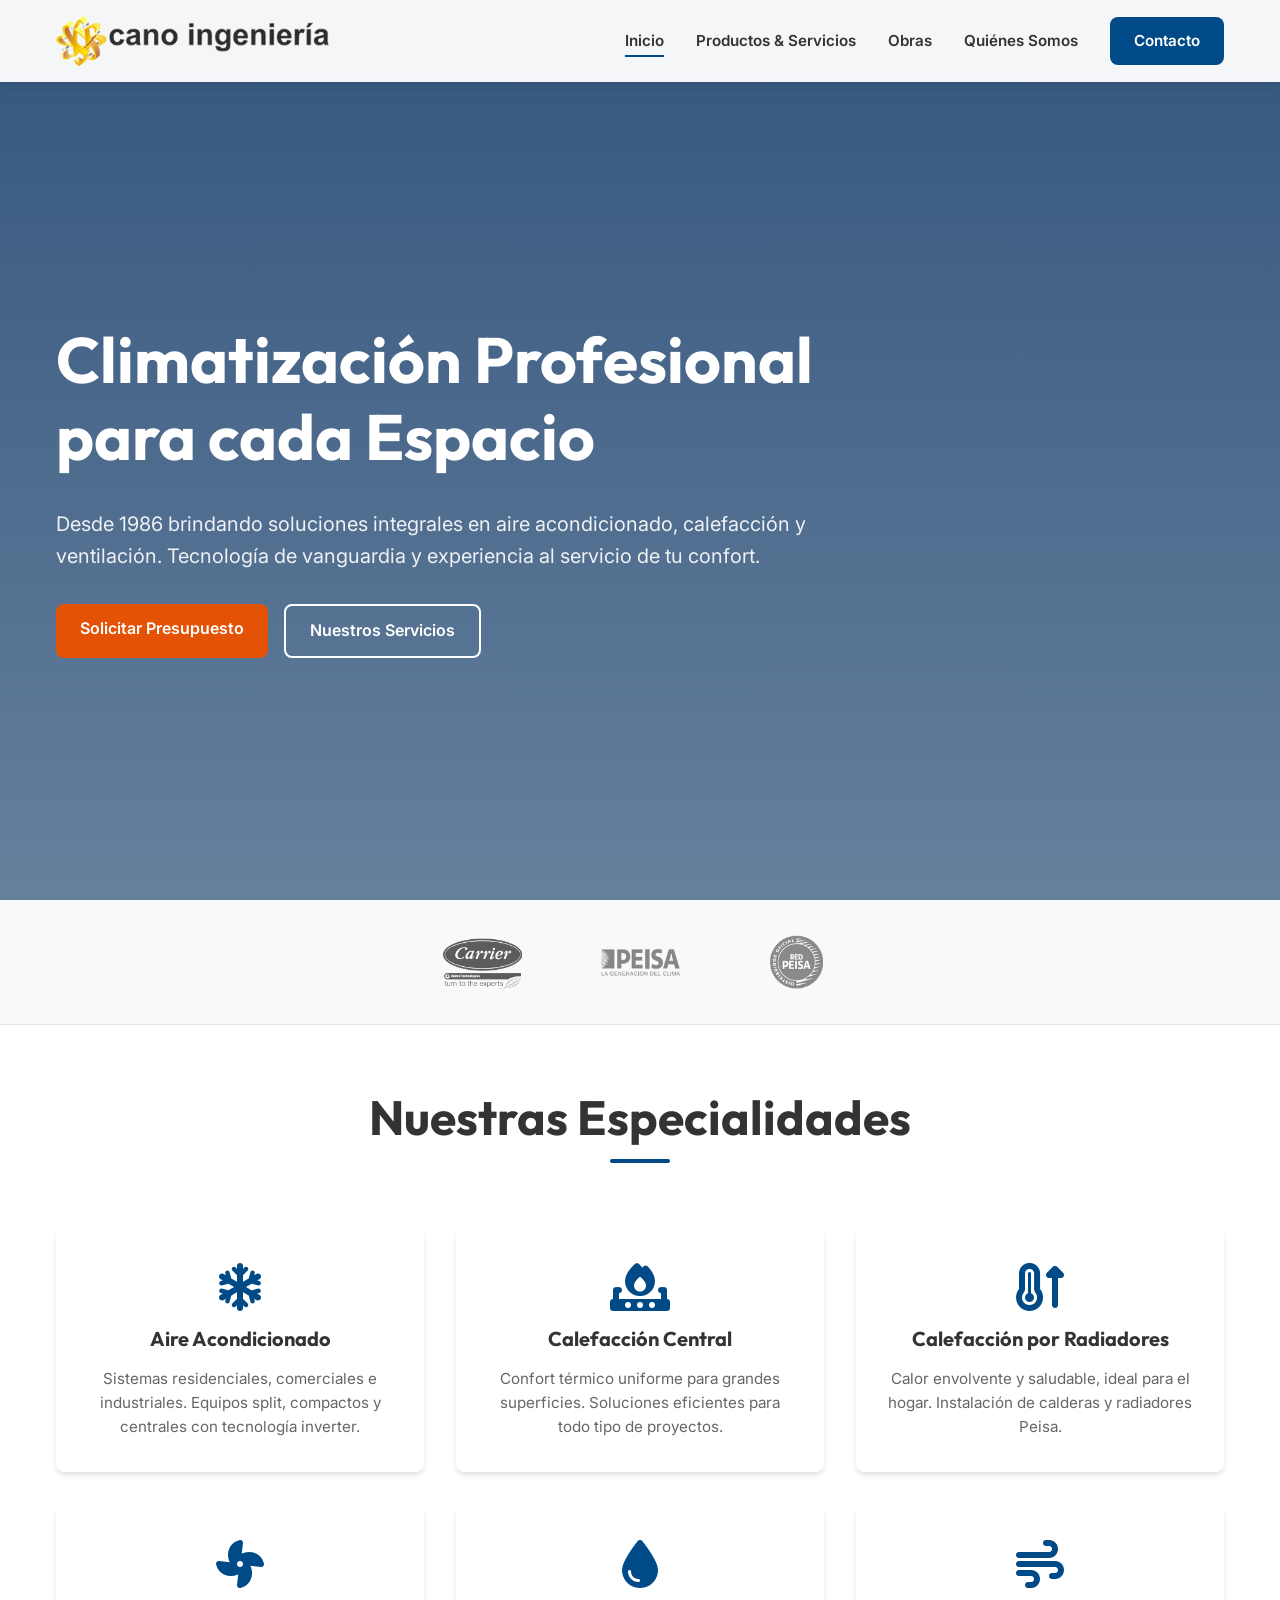
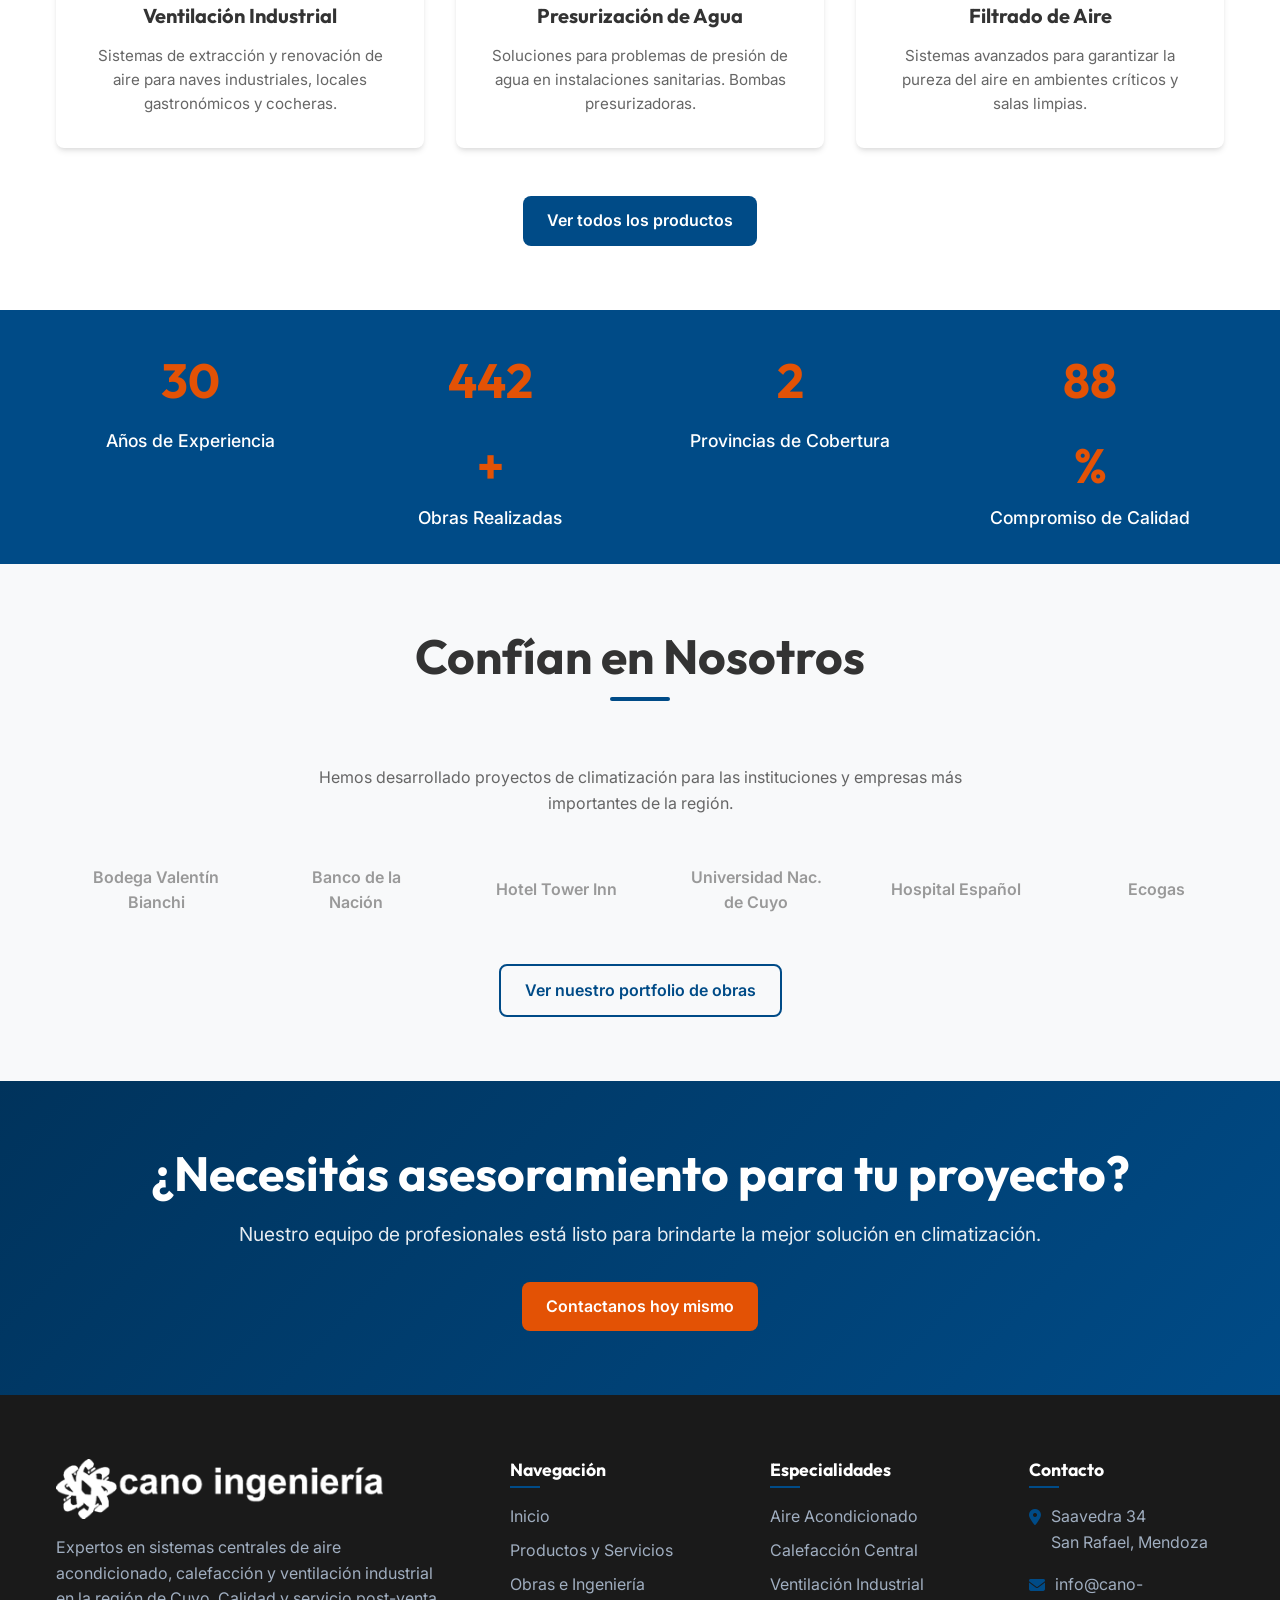
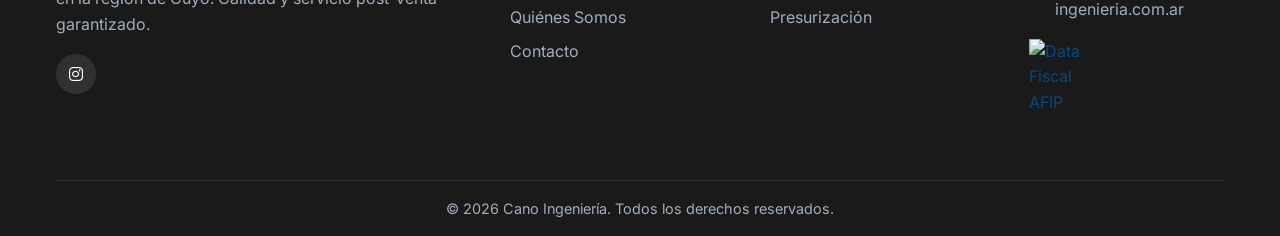
==== index.html @ 3cc57da8 "Initial commit: Modernized Cano Ingenieria website" ====
<!DOCTYPE html>
<html lang="es">
<head>
    <meta charset="UTF-8">
    <meta name="viewport" content="width=device-width, initial-scale=1.0">
    <meta name="description" content="Cano Ingeniería - 40 años brindando soluciones en Aire Acondicionado, Calefacción Central, Ventilación y Presurización en San Rafael, Mendoza. Concesionario oficial Carrier y Peisa.">
    <title>Cano Ingeniería | Climatización, Aire Acondicionado y Calefacción en San Rafael</title>
    
    <!-- Fonts -->
    <link rel="preconnect" href="https://fonts.googleapis.com">
    <link rel="preconnect" href="https://fonts.gstatic.com" crossorigin>
    <link href="https://fonts.googleapis.com/css2?family=Inter:wght@400;500;600;700&family=Outfit:wght@400;500;600;700;800&display=swap" rel="stylesheet">
    
    <!-- Icons -->
    <link rel="stylesheet" href="https://cdnjs.cloudflare.com/ajax/libs/font-awesome/6.4.0/css/all.min.css">
    
    <!-- CSS -->
    <link rel="stylesheet" href="css/styles.css">
</head>
<body>

    <!-- Header -->
    <header class="header" id="header">
        <div class="container nav-container">
            <a href="index.html" class="logo">
                <!-- Using placeholder for now, replace with SVG if available, or current logo -->
                <img src="img/logo/logocanoingenieria.png" alt="Cano Ingeniería Logo" onerror="this.src='https://via.placeholder.com/250x50?text=CANO+INGENIERIA'">
            </a>
            
            <button class="mobile-menu-btn" id="mobileMenuBtn" aria-label="Toggle menu">
                <span></span>
                <span></span>
                <span></span>
            </button>
            
            <nav class="nav-links" id="navLinks">
                <a href="index.html" class="active">Inicio</a>
                <a href="productos.html">Productos & Servicios</a>
                <a href="obras.html">Obras</a>
                <a href="nosotros.html">Quiénes Somos</a>
                <a href="contacto.html" class="btn btn-primary" style="color:white">Contacto</a>
            </nav>
        </div>
    </header>

    <!-- Hero Section -->
    <section class="hero" id="inicio">
        <div class="container">
            <div class="hero-content fade-in-up">
                <h1>Climatización Profesional para cada Espacio</h1>
                <p>Desde 1986 brindando soluciones integrales en aire acondicionado, calefacción y ventilación. Tecnología de vanguardia y experiencia al servicio de tu confort.</p>
                <div class="hero-buttons">
                    <a href="contacto.html" class="btn btn-accent">Solicitar Presupuesto</a>
                    <a href="productos.html" class="btn btn-outline" style="color:white; border-color:white">Nuestros Servicios</a>
                </div>
            </div>
        </div>
    </section>

    <!-- Brands Banner -->
    <div class="section-alt" style="padding: 2rem 0; border-bottom: 1px solid var(--color-border);">
        <div class="container">
            <div class="brands-grid">
                <div class="brand-item">
                    <img src="img/marcas/logo-carrier.png" alt="Carrier" title="Concesionario Oficial Carrier" onerror="this.src='https://via.placeholder.com/150x50?text=Carrier'">
                </div>
                <div class="brand-item">
                    <img src="img/marcas/logo-peisa.png" alt="Peisa" title="Concesionario Oficial Peisa" onerror="this.src='https://via.placeholder.com/150x50?text=Peisa'">
                </div>
                <div class="brand-item">
                    <img src="img/marcas/logo-redpeisaoficial.png" alt="Red Peisa Oficial" title="Red Peisa Oficial" onerror="this.src='https://via.placeholder.com/150x50?text=Red+Peisa'">
                </div>
            </div>
        </div>
    </div>

    <!-- Services Section -->
    <section class="section" id="servicios">
        <div class="container">
            <h2 class="section-title">Nuestras Especialidades</h2>
            
            <div class="grid grid-3">
                <div class="service-card fade-in-up">
                    <i class="fa-solid fa-snowflake service-icon"></i>
                    <h3>Aire Acondicionado</h3>
                    <p>Sistemas residenciales, comerciales e industriales. Equipos split, compactos y centrales con tecnología inverter.</p>
                </div>
                
                <div class="service-card fade-in-up" style="transition-delay: 0.1s">
                    <i class="fa-solid fa-fire-burner service-icon"></i>
                    <h3>Calefacción Central</h3>
                    <p>Confort térmico uniforme para grandes superficies. Soluciones eficientes para todo tipo de proyectos.</p>
                </div>
                
                <div class="service-card fade-in-up" style="transition-delay: 0.2s">
                    <i class="fa-solid fa-temperature-arrow-up service-icon"></i>
                    <h3>Calefacción por Radiadores</h3>
                    <p>Calor envolvente y saludable, ideal para el hogar. Instalación de calderas y radiadores Peisa.</p>
                </div>
                
                <div class="service-card fade-in-up" style="transition-delay: 0.3s">
                    <i class="fa-solid fa-fan service-icon"></i>
                    <h3>Ventilación Industrial</h3>
                    <p>Sistemas de extracción y renovación de aire para naves industriales, locales gastronómicos y cocheras.</p>
                </div>
                
                <div class="service-card fade-in-up" style="transition-delay: 0.4s">
                    <i class="fa-solid fa-droplet service-icon"></i>
                    <h3>Presurización de Agua</h3>
                    <p>Soluciones para problemas de presión de agua en instalaciones sanitarias. Bombas presurizadoras.</p>
                </div>
                
                <div class="service-card fade-in-up" style="transition-delay: 0.5s">
                    <i class="fa-solid fa-wind service-icon"></i>
                    <h3>Filtrado de Aire</h3>
                    <p>Sistemas avanzados para garantizar la pureza del aire en ambientes críticos y salas limpias.</p>
                </div>
            </div>
            
            <div class="text-center" style="margin-top: 3rem;">
                <a href="productos.html" class="btn btn-primary">Ver todos los productos</a>
            </div>
        </div>
    </section>

    <!-- Stats Section -->
    <section class="stats">
        <div class="container">
            <div class="grid grid-4">
                <div class="stat-item fade-in-up">
                    <div class="stat-number" data-target="35">0</div>
                    <div class="stat-label">Años de Experiencia</div>
                </div>
                <div class="stat-item fade-in-up" style="transition-delay: 0.1s">
                    <div class="stat-number" data-target="500">0</div><span class="stat-number" style="display:inline">+</span>
                    <div class="stat-label">Obras Realizadas</div>
                </div>
                <div class="stat-item fade-in-up" style="transition-delay: 0.2s">
                    <div class="stat-number" data-target="3">0</div>
                    <div class="stat-label">Provincias de Cobertura</div>
                </div>
                <div class="stat-item fade-in-up" style="transition-delay: 0.3s">
                    <div class="stat-number" data-target="100">0</div><span class="stat-number" style="display:inline">%</span>
                    <div class="stat-label">Compromiso de Calidad</div>
                </div>
            </div>
        </div>
    </section>

    <!-- Clients Section -->
    <section class="section section-alt">
        <div class="container">
            <h2 class="section-title">Confían en Nosotros</h2>
            <p class="text-center" style="margin-bottom: 2rem; color: var(--color-text-light); max-width: 700px; margin-left: auto; margin-right: auto;">
                Hemos desarrollado proyectos de climatización para las instituciones y empresas más importantes de la región.
            </p>
            
            <div class="clients-marquee">
                <div class="clients-track">
                    <!-- Client logos/names -->
                    <div class="client-item">Bodega Valentín Bianchi</div>
                    <div class="client-item">Banco de la Nación</div>
                    <div class="client-item">Hotel Tower Inn</div>
                    <div class="client-item">Universidad Nac. de Cuyo</div>
                    <div class="client-item">Hospital Español</div>
                    <div class="client-item">Ecogas</div>
                    <div class="client-item">Edemsa</div>
                    <!-- Duplicate for infinite loop -->
                    <div class="client-item">Bodega Valentín Bianchi</div>
                    <div class="client-item">Banco de la Nación</div>
                    <div class="client-item">Hotel Tower Inn</div>
                    <div class="client-item">Universidad Nac. de Cuyo</div>
                    <div class="client-item">Hospital Español</div>
                    <div class="client-item">Ecogas</div>
                    <div class="client-item">Edemsa</div>
                </div>
            </div>
            
            <div class="text-center" style="margin-top: 2rem;">
                <a href="obras.html" class="btn btn-outline">Ver nuestro portfolio de obras</a>
            </div>
        </div>
    </section>

    <!-- CTA Section -->
    <section class="section cta-section">
        <div class="container fade-in-up">
            <h2>¿Necesitás asesoramiento para tu proyecto?</h2>
            <p>Nuestro equipo de profesionales está listo para brindarte la mejor solución en climatización.</p>
            <a href="contacto.html" class="btn btn-accent">Contactanos hoy mismo</a>
        </div>
    </section>

    <!-- Footer -->
    <footer class="footer">
        <div class="container">
            <div class="footer-grid">
                <div class="footer-about">
                    <div class="footer-logo">
                        <img src="img/logo/logocanoingenieria.png" alt="Cano Ingeniería Logo" onerror="this.src='https://via.placeholder.com/200x40?text=CANO+INGENIERIA'">
                    </div>
                    <p>Expertos en sistemas centrales de aire acondicionado, calefacción y ventilación industrial en la región de Cuyo. Calidad y servicio post-venta garantizado.</p>
                    <div class="social-links">
                        <a href="https://www.instagram.com/canoingenieria/" target="_blank" aria-label="Instagram"><i class="fa-brands fa-instagram"></i></a>
                    </div>
                </div>
                
                <div>
                    <h4>Navegación</h4>
                    <ul class="footer-links">
                        <li><a href="index.html">Inicio</a></li>
                        <li><a href="productos.html">Productos y Servicios</a></li>
                        <li><a href="obras.html">Obras e Ingeniería</a></li>
                        <li><a href="nosotros.html">Quiénes Somos</a></li>
                        <li><a href="contacto.html">Contacto</a></li>
                    </ul>
                </div>
                
                <div>
                    <h4>Especialidades</h4>
                    <ul class="footer-links">
                        <li><a href="productos.html">Aire Acondicionado</a></li>
                        <li><a href="productos.html">Calefacción Central</a></li>
                        <li><a href="productos.html">Ventilación Industrial</a></li>
                        <li><a href="productos.html">Presurización</a></li>
                    </ul>
                </div>
                
                <div>
                    <h4>Contacto</h4>
                    <ul class="footer-contact">
                        <li>
                            <i class="fa-solid fa-location-dot"></i>
                            <span>Saavedra 34<br>San Rafael, Mendoza</span>
                        </li>
                        <li>
                            <i class="fa-solid fa-envelope"></i>
                            <a href="mailto:info@cano-ingenieria.com.ar" style="color: #a0aec0;">info@cano-ingenieria.com.ar</a>
                        </li>
                    </ul>
                    <div class="afip-qr mt-3">
                        <a href="http://qr.afip.gob.ar/?qr=QIV8NJbcqb1hWQjP3FAUmA,," target="_F960AFIPInfo">
                            <img src="http://www.afip.gob.ar/images/f960/DATAWEB.jpg" alt="Data Fiscal AFIP">
                        </a>
                    </div>
                </div>
            </div>
            
            <div class="footer-bottom">
                <p>&copy; 2026 Cano Ingeniería. Todos los derechos reservados.</p>
            </div>
        </div>
    </footer>

    <!-- JS Scripts -->
    <script src="js/main.js"></script>
</body>
</html>
---- css/styles.css ----
/* ==========================================================================
   Variables & Reset
   ========================================================================== */
:root {
  /* Colors */
  --color-primary: #004b87; /* Cold blue */
  --color-primary-light: #0077c8;
  --color-primary-dark: #00335c;
  --color-accent: #e35205; /* Warm orange/red */
  --color-accent-hover: #c44503;
  
  --color-text: #333333;
  --color-text-light: #666666;
  --color-text-muted: #999999;
  
  --color-bg: #ffffff;
  --color-bg-alt: #f8f9fa;
  --color-bg-dark: #1a1a1a;
  
  --color-border: #e2e8f0;

  /* Typography */
  --font-primary: 'Inter', -apple-system, BlinkMacSystemFont, "Segoe UI", Roboto, Helvetica, Arial, sans-serif;
  --font-heading: 'Outfit', var(--font-primary);
  
  /* Spacing */
  --space-xs: 0.5rem;
  --space-sm: 1rem;
  --space-md: 2rem;
  --space-lg: 4rem;
  --space-xl: 8rem;
  
  /* Layout */
  --container-width: 1200px;
  --border-radius: 8px;
  --transition: all 0.3s ease;
  --box-shadow: 0 4px 6px -1px rgba(0, 0, 0, 0.1), 0 2px 4px -1px rgba(0, 0, 0, 0.06);
  --box-shadow-lg: 0 10px 15px -3px rgba(0, 0, 0, 0.1), 0 4px 6px -2px rgba(0, 0, 0, 0.05);
}

* {
  margin: 0;
  padding: 0;
  box-sizing: border-box;
}

html {
  scroll-behavior: smooth;
  font-size: 16px;
}

body {
  font-family: var(--font-primary);
  color: var(--color-text);
  background-color: var(--color-bg);
  line-height: 1.6;
  overflow-x: hidden;
}

img {
  max-width: 100%;
  height: auto;
  display: block;
}

a {
  text-decoration: none;
  color: var(--color-primary);
  transition: var(--transition);
}

a:hover {
  color: var(--color-primary-light);
}

ul {
  list-style: none;
}

/* ==========================================================================
   Typography
   ========================================================================== */
h1, h2, h3, h4, h5, h6 {
  font-family: var(--font-heading);
  font-weight: 700;
  line-height: 1.2;
  margin-bottom: var(--space-sm);
  color: var(--color-text);
}

h1 { font-size: clamp(2.5rem, 5vw, 4rem); }
h2 { font-size: clamp(2rem, 4vw, 3rem); }
h3 { font-size: clamp(1.5rem, 3vw, 2rem); }

.section-title {
  text-align: center;
  margin-bottom: var(--space-lg);
  position: relative;
  padding-bottom: var(--space-sm);
}

.section-title::after {
  content: '';
  position: absolute;
  bottom: 0;
  left: 50%;
  transform: translateX(-50%);
  width: 60px;
  height: 4px;
  background-color: var(--color-primary);
  border-radius: 2px;
}

.text-center { text-align: center; }
.text-light { color: var(--color-bg); }

/* ==========================================================================
   Layout
   ========================================================================== */
.container {
  width: 100%;
  max-width: var(--container-width);
  margin: 0 auto;
  padding: 0 var(--space-sm);
}

.section {
  padding: var(--space-lg) 0;
}

.section-alt {
  background-color: var(--color-bg-alt);
}

.grid {
  display: grid;
  gap: var(--space-md);
}

.grid-2 { grid-template-columns: repeat(auto-fit, minmax(300px, 1fr)); }
.grid-3 { grid-template-columns: repeat(auto-fit, minmax(280px, 1fr)); }
.grid-4 { grid-template-columns: repeat(auto-fit, minmax(220px, 1fr)); }

/* ==========================================================================
   Components
   ========================================================================== */
.btn {
  display: inline-block;
  padding: 0.75rem 1.5rem;
  border-radius: var(--border-radius);
  font-weight: 600;
  text-align: center;
  cursor: pointer;
  transition: var(--transition);
  border: none;
  font-family: var(--font-primary);
}

.btn-primary {
  background-color: var(--color-primary);
  color: white;
}

.btn-primary:hover {
  background-color: var(--color-primary-dark);
  color: white;
  transform: translateY(-2px);
  box-shadow: var(--box-shadow);
}

.btn-accent {
  background-color: var(--color-accent);
  color: white;
}

.btn-accent:hover {
  background-color: var(--color-accent-hover);
  color: white;
  transform: translateY(-2px);
  box-shadow: var(--box-shadow);
}

.btn-outline {
  background-color: transparent;
  border: 2px solid var(--color-primary);
  color: var(--color-primary);
}

.btn-outline:hover {
  background-color: var(--color-primary);
  color: white;
}

/* ==========================================================================
   Header & Navigation
   ========================================================================== */
.header {
  position: fixed;
  top: 0;
  left: 0;
  width: 100%;
  background-color: rgba(255, 255, 255, 0.95);
  backdrop-filter: blur(10px);
  box-shadow: 0 2px 10px rgba(0, 0, 0, 0.1);
  z-index: 1000;
  transition: var(--transition);
  padding: 1rem 0;
}

.header.scrolled {
  padding: 0.5rem 0;
}

.nav-container {
  display: flex;
  justify-content: space-between;
  align-items: center;
}

.logo img {
  height: 50px;
  width: auto;
  transition: var(--transition);
}

.header.scrolled .logo img {
  height: 40px;
}

.nav-links {
  display: flex;
  gap: var(--space-md);
  align-items: center;
}

.nav-links a {
  color: var(--color-text);
  font-weight: 600;
  font-size: 0.95rem;
  position: relative;
}

.nav-links a::after {
  content: '';
  position: absolute;
  bottom: -4px;
  left: 0;
  width: 0;
  height: 2px;
  background-color: var(--color-primary);
  transition: var(--transition);
}

.nav-links a:hover::after,
.nav-links a.active::after {
  width: 100%;
}

.mobile-menu-btn {
  display: none;
  background: none;
  border: none;
  cursor: pointer;
  padding: 0.5rem;
}

.mobile-menu-btn span {
  display: block;
  width: 25px;
  height: 2px;
  background-color: var(--color-text);
  margin: 5px 0;
  transition: var(--transition);
}

/* ==========================================================================
   Hero Section
   ========================================================================== */
.hero {
  height: 100vh;
  min-height: 600px;
  display: flex;
  align-items: center;
  position: relative;
  background: linear-gradient(rgba(0, 43, 92, 0.8), rgba(0, 43, 92, 0.6)), url('https://images.unsplash.com/photo-1558904541-efa843a96f09?ixlib=rb-4.0.3&auto=format&fit=crop&w=2000&q=80') center/cover no-repeat fixed;
  color: white;
  padding-top: 80px; /* Offset for header */
}

.hero-content {
  max-width: 800px;
}

.hero h1 {
  color: white;
  margin-bottom: var(--space-md);
  animation: fadeUp 1s ease;
}

.hero p {
  font-size: 1.25rem;
  margin-bottom: var(--space-md);
  opacity: 0.9;
  animation: fadeUp 1s ease 0.2s backwards;
}

.hero-buttons {
  display: flex;
  gap: var(--space-sm);
  animation: fadeUp 1s ease 0.4s backwards;
}

/* ==========================================================================
   Services Section
   ========================================================================== */
.service-card {
  background: white;
  border-radius: var(--border-radius);
  padding: var(--space-md);
  text-align: center;
  box-shadow: var(--box-shadow);
  transition: var(--transition);
  border-top: 4px solid transparent;
}

.service-card:hover {
  transform: translateY(-10px);
  box-shadow: var(--box-shadow-lg);
  border-top-color: var(--color-primary);
}

.service-icon {
  font-size: 3rem;
  color: var(--color-primary);
  margin-bottom: var(--space-sm);
}

.service-card h3 {
  font-size: 1.25rem;
  margin-bottom: var(--space-sm);
}

.service-card p {
  color: var(--color-text-light);
  font-size: 0.95rem;
}

/* ==========================================================================
   Brands/Partners Section
   ========================================================================== */
.brands-grid {
  display: flex;
  justify-content: center;
  align-items: center;
  gap: var(--space-lg);
  flex-wrap: wrap;
}

.brand-item img {
  height: 60px;
  object-fit: contain;
  filter: grayscale(100%) opacity(0.7);
  transition: var(--transition);
}

.brand-item:hover img {
  filter: grayscale(0%) opacity(1);
}

/* ==========================================================================
   Stats Section
   ========================================================================== */
.stats {
  background-color: var(--color-primary);
  color: white;
  padding: var(--space-md) 0;
}

.stat-item {
  text-align: center;
}

.stat-number {
  font-family: var(--font-heading);
  font-size: 3rem;
  font-weight: 700;
  margin-bottom: 0.5rem;
  color: var(--color-accent);
}

.stat-label {
  font-size: 1.1rem;
  font-weight: 500;
}

/* ==========================================================================
   Clients Section
   ========================================================================== */
.clients-marquee {
  overflow: hidden;
  position: relative;
  width: 100%;
  padding: var(--space-sm) 0;
}

.clients-track {
  display: flex;
  width: calc(200px * 14); /* Width of all items */
  animation: marquee 30s linear infinite;
}

.client-item {
  width: 200px;
  padding: 0 var(--space-md);
  display: flex;
  align-items: center;
  justify-content: center;
  font-weight: 600;
  color: var(--color-text-muted);
  text-align: center;
}

@keyframes marquee {
  0% { transform: translateX(0); }
  100% { transform: translateX(calc(-200px * 7)); }
}

/* ==========================================================================
   CTA Section
   ========================================================================== */
.cta-section {
  background: linear-gradient(135deg, var(--color-primary-dark) 0%, var(--color-primary) 100%);
  color: white;
  text-align: center;
}

.cta-section h2 {
  color: white;
}

.cta-section p {
  font-size: 1.2rem;
  margin-bottom: var(--space-md);
  opacity: 0.9;
}

/* ==========================================================================
   Footer
   ========================================================================== */
.footer {
  background-color: var(--color-bg-dark);
  color: white;
  padding: var(--space-lg) 0 var(--space-sm);
}

.footer-grid {
  display: grid;
  grid-template-columns: 2fr 1fr 1fr 1fr;
  gap: var(--space-lg);
  margin-bottom: var(--space-lg);
}

.footer-logo img {
  height: 60px;
  margin-bottom: var(--space-sm);
  filter: brightness(0) invert(1);
}

.footer-about p {
  color: #a0aec0;
  margin-bottom: var(--space-sm);
}

.footer h4 {
  color: white;
  font-size: 1.1rem;
  margin-bottom: var(--space-sm);
  position: relative;
  padding-bottom: 0.5rem;
}

.footer h4::after {
  content: '';
  position: absolute;
  bottom: 0;
  left: 0;
  width: 30px;
  height: 2px;
  background-color: var(--color-primary);
}

.footer-links li {
  margin-bottom: 0.5rem;
}

.footer-links a {
  color: #a0aec0;
  transition: var(--transition);
}

.footer-links a:hover {
  color: white;
  padding-left: 5px;
}

.footer-contact li {
  display: flex;
  align-items: flex-start;
  gap: 10px;
  color: #a0aec0;
  margin-bottom: 1rem;
}

.footer-contact i {
  color: var(--color-primary);
  margin-top: 5px;
}

.footer-bottom {
  text-align: center;
  padding-top: var(--space-sm);
  border-top: 1px solid rgba(255,255,255,0.1);
  color: #a0aec0;
  font-size: 0.9rem;
}

.social-links {
  display: flex;
  gap: 1rem;
  margin-top: 1rem;
}

.social-links a {
  display: flex;
  align-items: center;
  justify-content: center;
  width: 40px;
  height: 40px;
  background-color: rgba(255,255,255,0.1);
  border-radius: 50%;
  color: white;
  transition: var(--transition);
}

.social-links a:hover {
  background-color: var(--color-primary);
  transform: translateY(-3px);
}

.afip-qr img {
  max-width: 60px;
}

/* ==========================================================================
   Animations & Utilities
   ========================================================================== */
@keyframes fadeUp {
  from {
    opacity: 0;
    transform: translateY(30px);
  }
  to {
    opacity: 1;
    transform: translateY(0);
  }
}

.fade-in-up {
  opacity: 0;
  transform: translateY(30px);
  transition: opacity 0.8s ease, transform 0.8s ease;
}

.fade-in-up.visible {
  opacity: 1;
  transform: translateY(0);
}

/* ==========================================================================
   Responsive
   ========================================================================== */
@media (max-width: 992px) {
  .footer-grid {
    grid-template-columns: 1fr 1fr;
  }
}

@media (max-width: 768px) {
  .mobile-menu-btn {
    display: block;
    z-index: 1001;
  }

  .nav-links {
    position: fixed;
    top: 0;
    right: -100%;
    width: 80%;
    max-width: 400px;
    height: 100vh;
    background-color: white;
    flex-direction: column;
    justify-content: center;
    padding: var(--space-xl) var(--space-md);
    box-shadow: -5px 0 15px rgba(0,0,0,0.1);
    transition: right 0.4s ease;
    z-index: 1000;
  }

  .nav-links.active {
    right: 0;
  }

  .nav-links a {
    font-size: 1.25rem;
  }

  .mobile-menu-btn.active span:nth-child(1) {
    transform: rotate(45deg) translate(5px, 5px);
  }
  .mobile-menu-btn.active span:nth-child(2) {
    opacity: 0;
  }
  .mobile-menu-btn.active span:nth-child(3) {
    transform: rotate(-45deg) translate(5px, -5px);
  }

  .hero h1 {
    font-size: 2.5rem;
  }

  .hero-buttons {
    flex-direction: column;
  }

  .footer-grid {
    grid-template-columns: 1fr;
  }
}
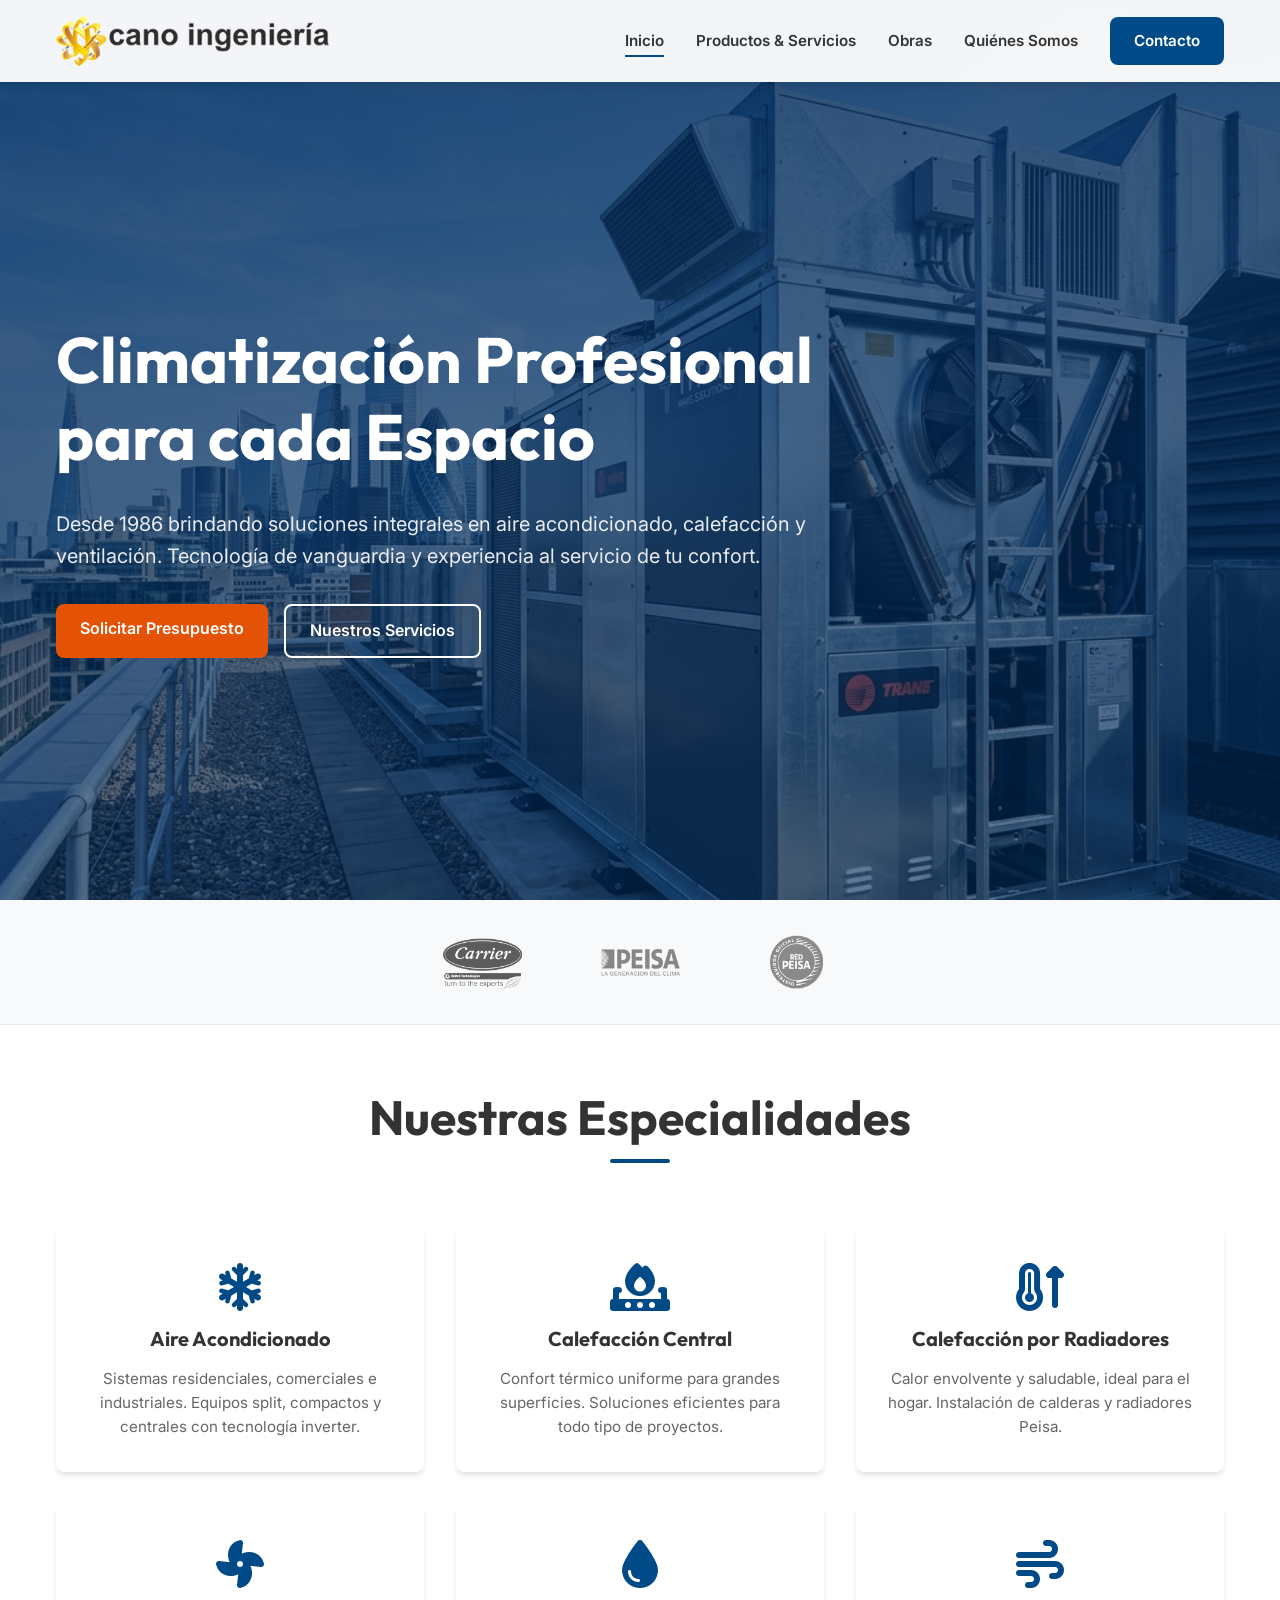
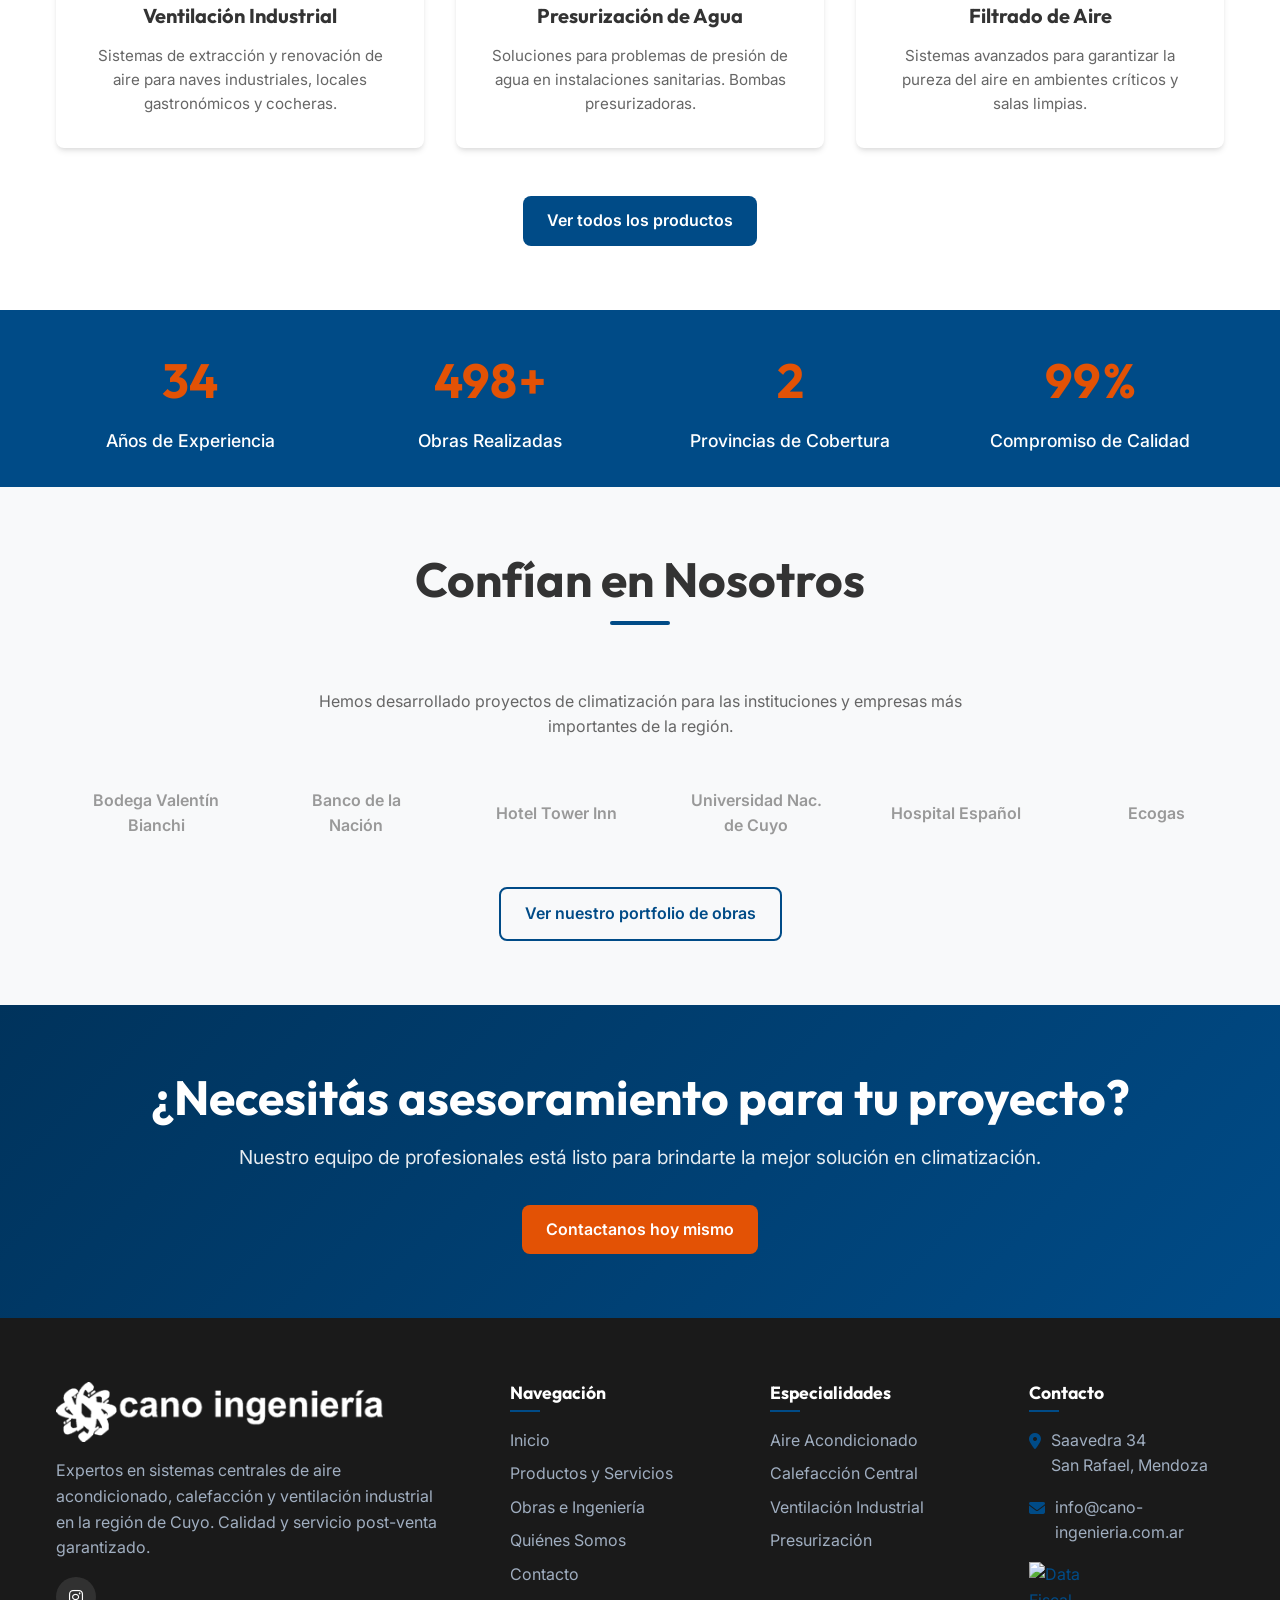
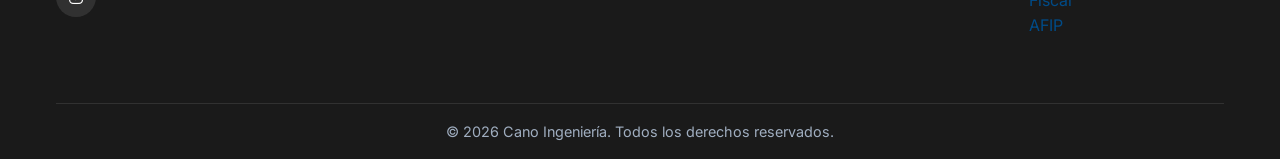
==== commit 843bf83d: "Fix stats section alignment issue with + and % symbols" ====
--- a/index.html
+++ b/index.html
@@ -128,19 +128,29 @@
         <div class="container">
             <div class="grid grid-4">
                 <div class="stat-item fade-in-up">
-                    <div class="stat-number" data-target="35">0</div>
+                    <div style="display: flex; justify-content: center; align-items: baseline; margin-bottom: 0.5rem;">
+                        <span class="stat-number" data-target="35" style="margin-bottom: 0;">0</span>
+                    </div>
                     <div class="stat-label">Años de Experiencia</div>
                 </div>
                 <div class="stat-item fade-in-up" style="transition-delay: 0.1s">
-                    <div class="stat-number" data-target="500">0</div><span class="stat-number" style="display:inline">+</span>
+                    <div style="display: flex; justify-content: center; align-items: baseline; margin-bottom: 0.5rem;">
+                        <span class="stat-number" data-target="500" style="margin-bottom: 0;">0</span>
+                        <span class="stat-number" style="margin-bottom: 0; margin-left: 2px;">+</span>
+                    </div>
                     <div class="stat-label">Obras Realizadas</div>
                 </div>
                 <div class="stat-item fade-in-up" style="transition-delay: 0.2s">
-                    <div class="stat-number" data-target="3">0</div>
+                    <div style="display: flex; justify-content: center; align-items: baseline; margin-bottom: 0.5rem;">
+                        <span class="stat-number" data-target="3" style="margin-bottom: 0;">0</span>
+                    </div>
                     <div class="stat-label">Provincias de Cobertura</div>
                 </div>
                 <div class="stat-item fade-in-up" style="transition-delay: 0.3s">
-                    <div class="stat-number" data-target="100">0</div><span class="stat-number" style="display:inline">%</span>
+                    <div style="display: flex; justify-content: center; align-items: baseline; margin-bottom: 0.5rem;">
+                        <span class="stat-number" data-target="100" style="margin-bottom: 0;">0</span>
+                        <span class="stat-number" style="margin-bottom: 0; margin-left: 2px;">%</span>
+                    </div>
                     <div class="stat-label">Compromiso de Calidad</div>
                 </div>
             </div>
--- a/css/styles.css
+++ b/css/styles.css
@@ -282,7 +282,7 @@
   display: flex;
   align-items: center;
   position: relative;
-  background: linear-gradient(rgba(0, 43, 92, 0.8), rgba(0, 43, 92, 0.6)), url('https://images.unsplash.com/photo-1558904541-efa843a96f09?ixlib=rb-4.0.3&auto=format&fit=crop&w=2000&q=80') center/cover no-repeat fixed;
+  background: linear-gradient(rgba(0, 43, 92, 0.8), rgba(0, 43, 92, 0.6)), url('../img/hero/hero_main.png') center/cover no-repeat fixed;
   color: white;
   padding-top: 80px; /* Offset for header */
 }
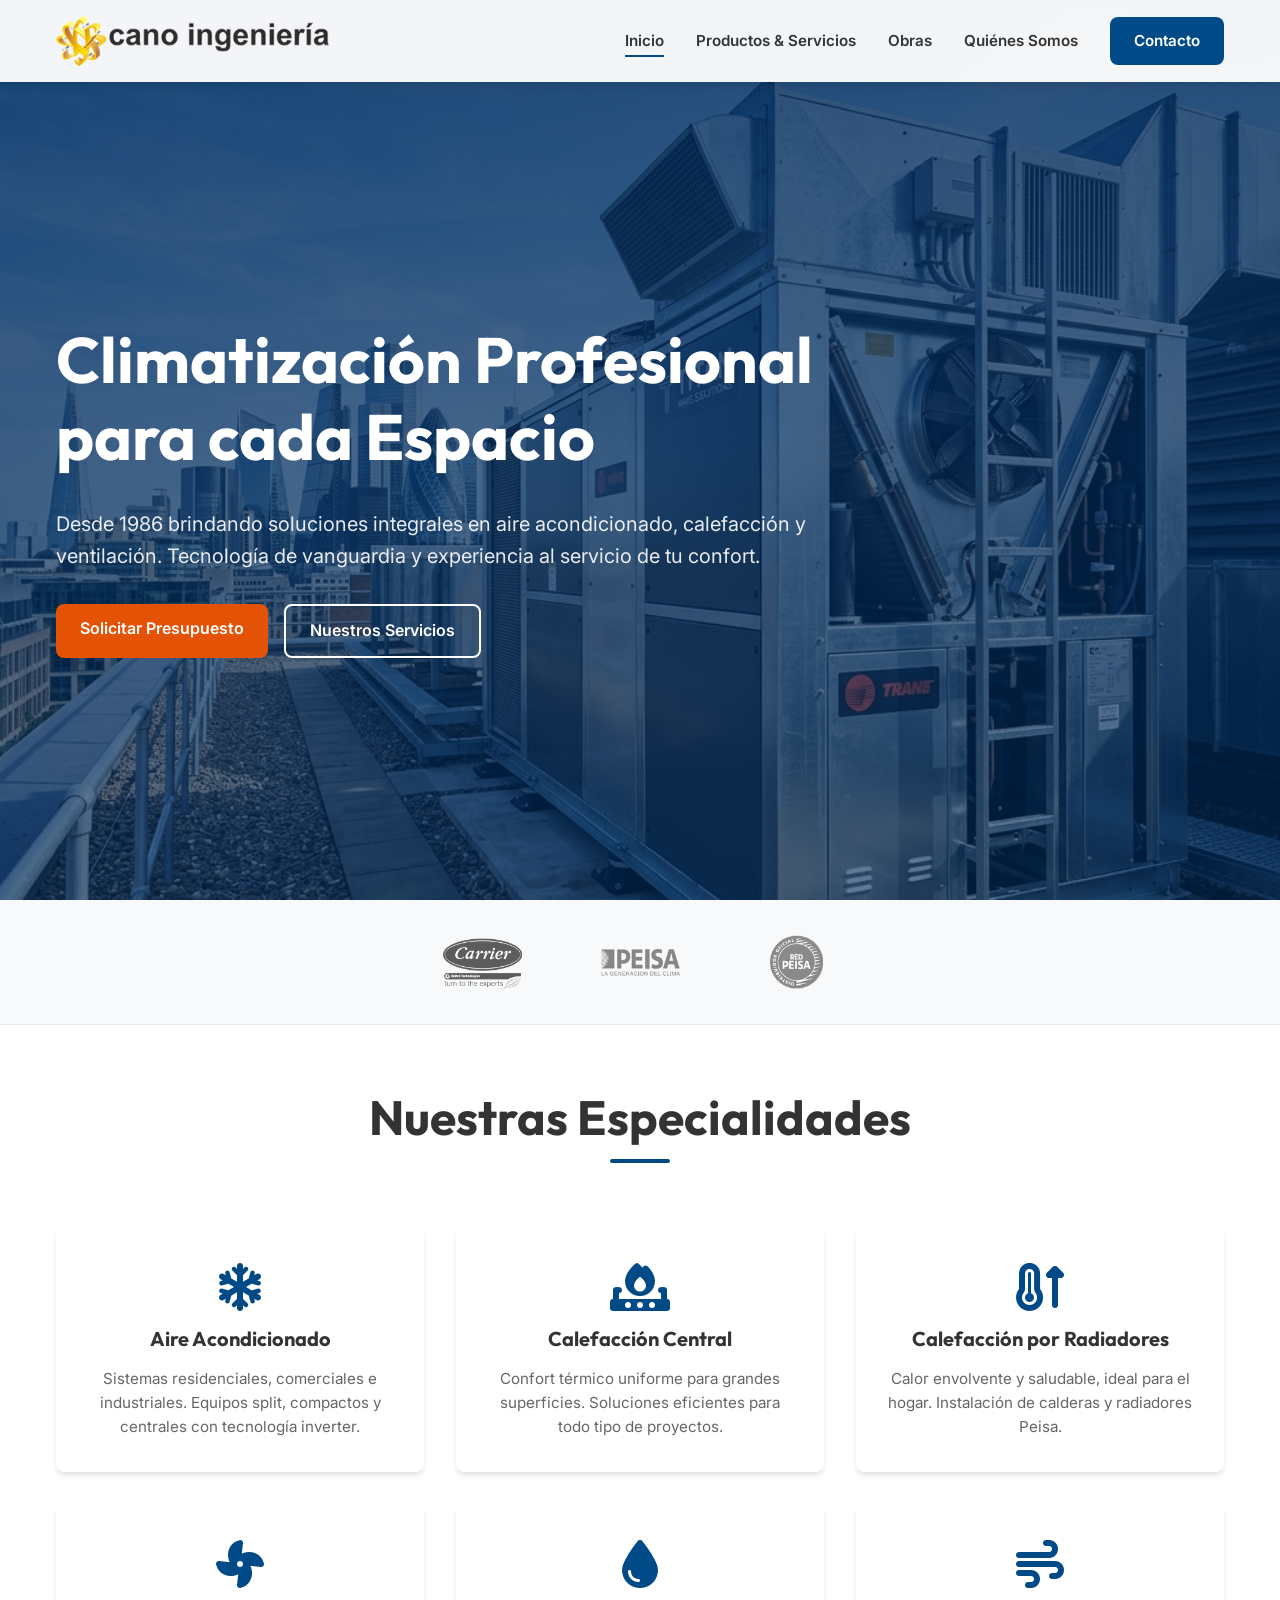
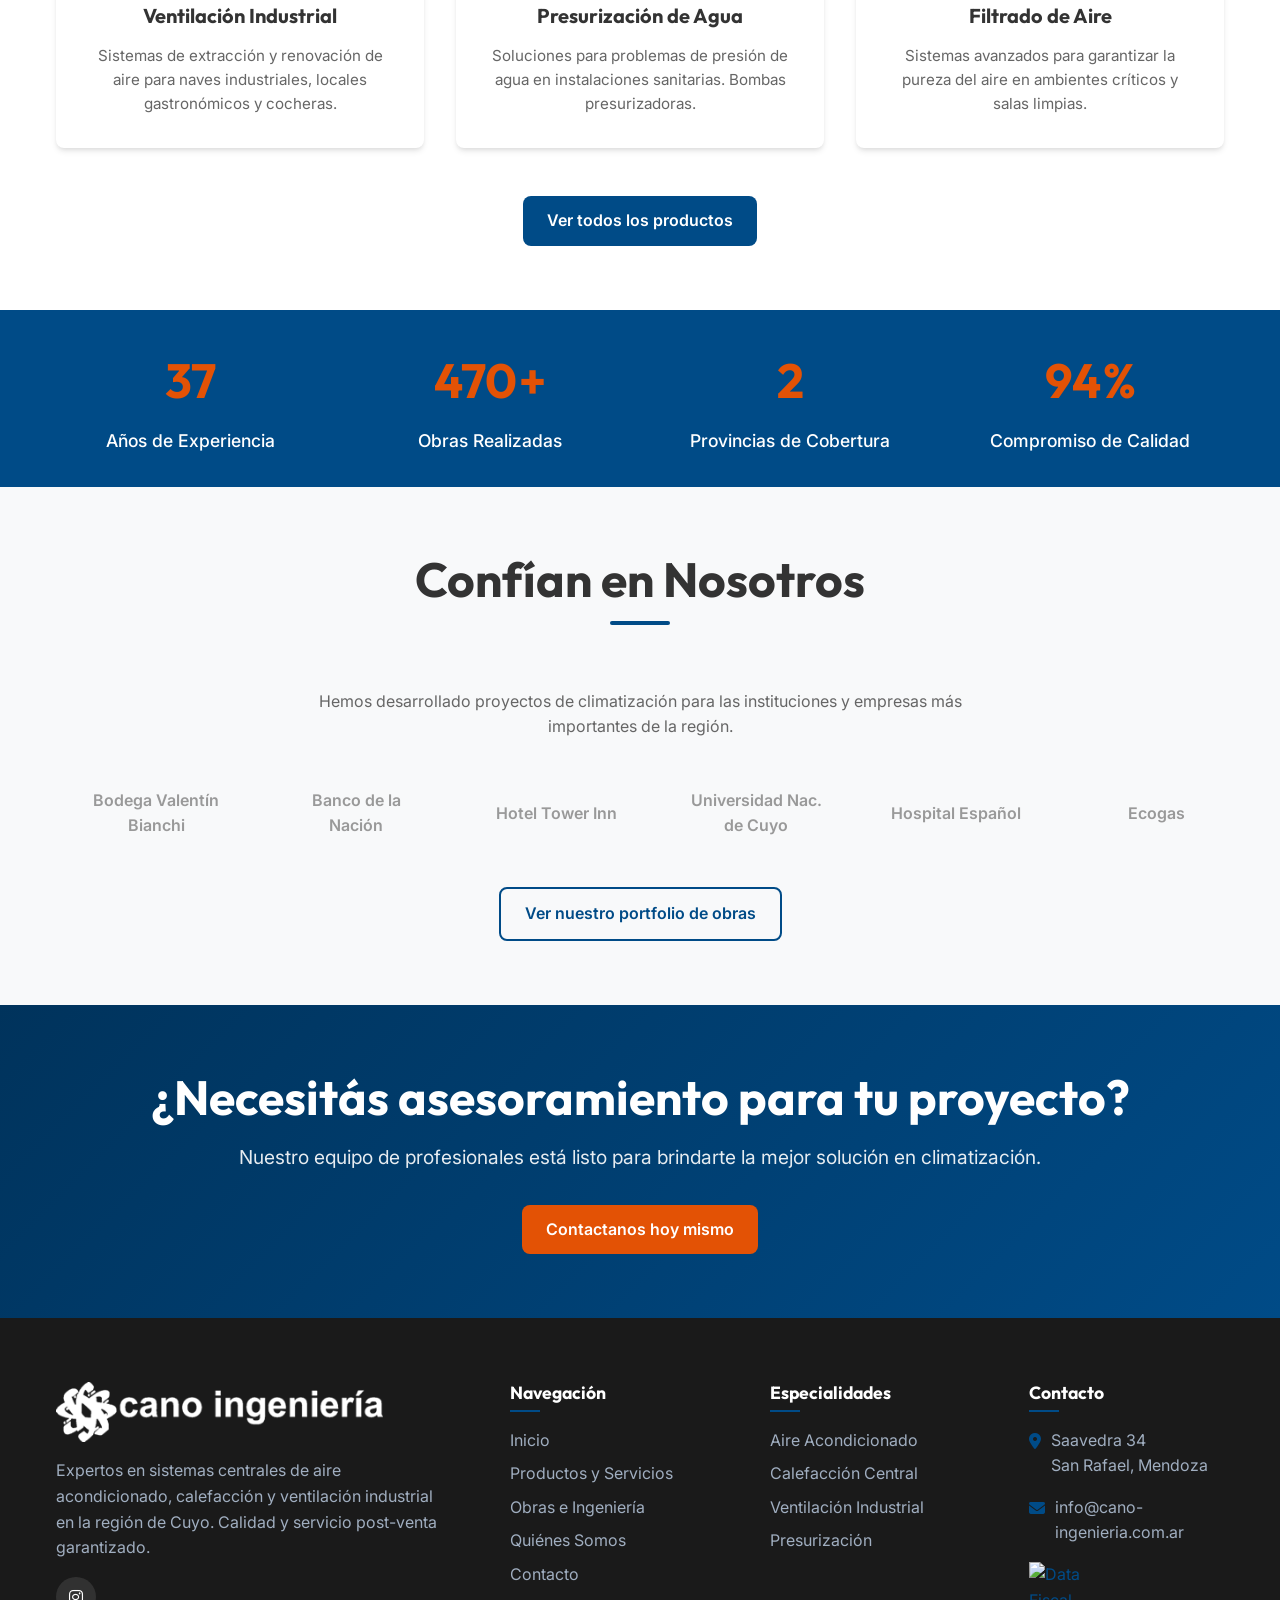
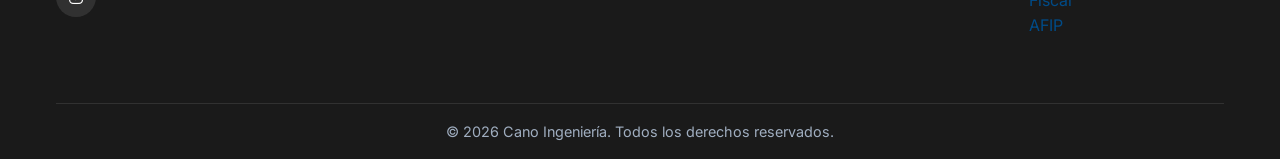
==== commit b28fb60c: "Fix: anos de experiencia" ====
--- a/index.html
+++ b/index.html
@@ -1,22 +1,27 @@
 <!DOCTYPE html>
 <html lang="es">
+
 <head>
     <meta charset="UTF-8">
     <meta name="viewport" content="width=device-width, initial-scale=1.0">
-    <meta name="description" content="Cano Ingeniería - 40 años brindando soluciones en Aire Acondicionado, Calefacción Central, Ventilación y Presurización en San Rafael, Mendoza. Concesionario oficial Carrier y Peisa.">
+    <meta name="description"
+        content="Cano Ingeniería - 40 años brindando soluciones en Aire Acondicionado, Calefacción Central, Ventilación y Presurización en San Rafael, Mendoza. Concesionario oficial Carrier y Peisa.">
     <title>Cano Ingeniería | Climatización, Aire Acondicionado y Calefacción en San Rafael</title>
-    
+
     <!-- Fonts -->
     <link rel="preconnect" href="https://fonts.googleapis.com">
     <link rel="preconnect" href="https://fonts.gstatic.com" crossorigin>
-    <link href="https://fonts.googleapis.com/css2?family=Inter:wght@400;500;600;700&family=Outfit:wght@400;500;600;700;800&display=swap" rel="stylesheet">
-    
+    <link
+        href="https://fonts.googleapis.com/css2?family=Inter:wght@400;500;600;700&family=Outfit:wght@400;500;600;700;800&display=swap"
+        rel="stylesheet">
+
     <!-- Icons -->
     <link rel="stylesheet" href="https://cdnjs.cloudflare.com/ajax/libs/font-awesome/6.4.0/css/all.min.css">
-    
+
     <!-- CSS -->
     <link rel="stylesheet" href="css/styles.css">
 </head>
+
 <body>
 
     <!-- Header -->
@@ -24,15 +29,16 @@
         <div class="container nav-container">
             <a href="index.html" class="logo">
                 <!-- Using placeholder for now, replace with SVG if available, or current logo -->
-                <img src="img/logo/logocanoingenieria.png" alt="Cano Ingeniería Logo" onerror="this.src='https://via.placeholder.com/250x50?text=CANO+INGENIERIA'">
+                <img src="img/logo/logocanoingenieria.png" alt="Cano Ingeniería Logo"
+                    onerror="this.src='https://via.placeholder.com/250x50?text=CANO+INGENIERIA'">
             </a>
-            
+
             <button class="mobile-menu-btn" id="mobileMenuBtn" aria-label="Toggle menu">
                 <span></span>
                 <span></span>
                 <span></span>
             </button>
-            
+
             <nav class="nav-links" id="navLinks">
                 <a href="index.html" class="active">Inicio</a>
                 <a href="productos.html">Productos & Servicios</a>
@@ -48,10 +54,12 @@
         <div class="container">
             <div class="hero-content fade-in-up">
                 <h1>Climatización Profesional para cada Espacio</h1>
-                <p>Desde 1986 brindando soluciones integrales en aire acondicionado, calefacción y ventilación. Tecnología de vanguardia y experiencia al servicio de tu confort.</p>
+                <p>Desde 1986 brindando soluciones integrales en aire acondicionado, calefacción y ventilación.
+                    Tecnología de vanguardia y experiencia al servicio de tu confort.</p>
                 <div class="hero-buttons">
                     <a href="contacto.html" class="btn btn-accent">Solicitar Presupuesto</a>
-                    <a href="productos.html" class="btn btn-outline" style="color:white; border-color:white">Nuestros Servicios</a>
+                    <a href="productos.html" class="btn btn-outline" style="color:white; border-color:white">Nuestros
+                        Servicios</a>
                 </div>
             </div>
         </div>
@@ -62,13 +70,16 @@
         <div class="container">
             <div class="brands-grid">
                 <div class="brand-item">
-                    <img src="img/marcas/logo-carrier.png" alt="Carrier" title="Concesionario Oficial Carrier" onerror="this.src='https://via.placeholder.com/150x50?text=Carrier'">
+                    <img src="img/marcas/logo-carrier.png" alt="Carrier" title="Concesionario Oficial Carrier"
+                        onerror="this.src='https://via.placeholder.com/150x50?text=Carrier'">
                 </div>
                 <div class="brand-item">
-                    <img src="img/marcas/logo-peisa.png" alt="Peisa" title="Concesionario Oficial Peisa" onerror="this.src='https://via.placeholder.com/150x50?text=Peisa'">
+                    <img src="img/marcas/logo-peisa.png" alt="Peisa" title="Concesionario Oficial Peisa"
+                        onerror="this.src='https://via.placeholder.com/150x50?text=Peisa'">
                 </div>
                 <div class="brand-item">
-                    <img src="img/marcas/logo-redpeisaoficial.png" alt="Red Peisa Oficial" title="Red Peisa Oficial" onerror="this.src='https://via.placeholder.com/150x50?text=Red+Peisa'">
+                    <img src="img/marcas/logo-redpeisaoficial.png" alt="Red Peisa Oficial" title="Red Peisa Oficial"
+                        onerror="this.src='https://via.placeholder.com/150x50?text=Red+Peisa'">
                 </div>
             </div>
         </div>
@@ -78,45 +89,50 @@
     <section class="section" id="servicios">
         <div class="container">
             <h2 class="section-title">Nuestras Especialidades</h2>
-            
+
             <div class="grid grid-3">
                 <div class="service-card fade-in-up">
                     <i class="fa-solid fa-snowflake service-icon"></i>
                     <h3>Aire Acondicionado</h3>
-                    <p>Sistemas residenciales, comerciales e industriales. Equipos split, compactos y centrales con tecnología inverter.</p>
-                </div>
-                
+                    <p>Sistemas residenciales, comerciales e industriales. Equipos split, compactos y centrales con
+                        tecnología inverter.</p>
+                </div>
+
                 <div class="service-card fade-in-up" style="transition-delay: 0.1s">
                     <i class="fa-solid fa-fire-burner service-icon"></i>
                     <h3>Calefacción Central</h3>
-                    <p>Confort térmico uniforme para grandes superficies. Soluciones eficientes para todo tipo de proyectos.</p>
-                </div>
-                
+                    <p>Confort térmico uniforme para grandes superficies. Soluciones eficientes para todo tipo de
+                        proyectos.</p>
+                </div>
+
                 <div class="service-card fade-in-up" style="transition-delay: 0.2s">
                     <i class="fa-solid fa-temperature-arrow-up service-icon"></i>
                     <h3>Calefacción por Radiadores</h3>
-                    <p>Calor envolvente y saludable, ideal para el hogar. Instalación de calderas y radiadores Peisa.</p>
-                </div>
-                
+                    <p>Calor envolvente y saludable, ideal para el hogar. Instalación de calderas y radiadores Peisa.
+                    </p>
+                </div>
+
                 <div class="service-card fade-in-up" style="transition-delay: 0.3s">
                     <i class="fa-solid fa-fan service-icon"></i>
                     <h3>Ventilación Industrial</h3>
-                    <p>Sistemas de extracción y renovación de aire para naves industriales, locales gastronómicos y cocheras.</p>
-                </div>
-                
+                    <p>Sistemas de extracción y renovación de aire para naves industriales, locales gastronómicos y
+                        cocheras.</p>
+                </div>
+
                 <div class="service-card fade-in-up" style="transition-delay: 0.4s">
                     <i class="fa-solid fa-droplet service-icon"></i>
                     <h3>Presurización de Agua</h3>
-                    <p>Soluciones para problemas de presión de agua en instalaciones sanitarias. Bombas presurizadoras.</p>
-                </div>
-                
+                    <p>Soluciones para problemas de presión de agua en instalaciones sanitarias. Bombas presurizadoras.
+                    </p>
+                </div>
+
                 <div class="service-card fade-in-up" style="transition-delay: 0.5s">
                     <i class="fa-solid fa-wind service-icon"></i>
                     <h3>Filtrado de Aire</h3>
                     <p>Sistemas avanzados para garantizar la pureza del aire en ambientes críticos y salas limpias.</p>
                 </div>
             </div>
-            
+
             <div class="text-center" style="margin-top: 3rem;">
                 <a href="productos.html" class="btn btn-primary">Ver todos los productos</a>
             </div>
@@ -129,7 +145,7 @@
             <div class="grid grid-4">
                 <div class="stat-item fade-in-up">
                     <div style="display: flex; justify-content: center; align-items: baseline; margin-bottom: 0.5rem;">
-                        <span class="stat-number" data-target="35" style="margin-bottom: 0;">0</span>
+                        <span class="stat-number" data-target="40" style="margin-bottom: 0;">0</span>
                     </div>
                     <div class="stat-label">Años de Experiencia</div>
                 </div>
@@ -161,10 +177,12 @@
     <section class="section section-alt">
         <div class="container">
             <h2 class="section-title">Confían en Nosotros</h2>
-            <p class="text-center" style="margin-bottom: 2rem; color: var(--color-text-light); max-width: 700px; margin-left: auto; margin-right: auto;">
-                Hemos desarrollado proyectos de climatización para las instituciones y empresas más importantes de la región.
+            <p class="text-center"
+                style="margin-bottom: 2rem; color: var(--color-text-light); max-width: 700px; margin-left: auto; margin-right: auto;">
+                Hemos desarrollado proyectos de climatización para las instituciones y empresas más importantes de la
+                región.
             </p>
-            
+
             <div class="clients-marquee">
                 <div class="clients-track">
                     <!-- Client logos/names -->
@@ -185,7 +203,7 @@
                     <div class="client-item">Edemsa</div>
                 </div>
             </div>
-            
+
             <div class="text-center" style="margin-top: 2rem;">
                 <a href="obras.html" class="btn btn-outline">Ver nuestro portfolio de obras</a>
             </div>
@@ -207,14 +225,17 @@
             <div class="footer-grid">
                 <div class="footer-about">
                     <div class="footer-logo">
-                        <img src="img/logo/logocanoingenieria.png" alt="Cano Ingeniería Logo" onerror="this.src='https://via.placeholder.com/200x40?text=CANO+INGENIERIA'">
-                    </div>
-                    <p>Expertos en sistemas centrales de aire acondicionado, calefacción y ventilación industrial en la región de Cuyo. Calidad y servicio post-venta garantizado.</p>
+                        <img src="img/logo/logocanoingenieria.png" alt="Cano Ingeniería Logo"
+                            onerror="this.src='https://via.placeholder.com/200x40?text=CANO+INGENIERIA'">
+                    </div>
+                    <p>Expertos en sistemas centrales de aire acondicionado, calefacción y ventilación industrial en la
+                        región de Cuyo. Calidad y servicio post-venta garantizado.</p>
                     <div class="social-links">
-                        <a href="https://www.instagram.com/canoingenieria/" target="_blank" aria-label="Instagram"><i class="fa-brands fa-instagram"></i></a>
-                    </div>
-                </div>
-                
+                        <a href="https://www.instagram.com/canoingenieria/" target="_blank" aria-label="Instagram"><i
+                                class="fa-brands fa-instagram"></i></a>
+                    </div>
+                </div>
+
                 <div>
                     <h4>Navegación</h4>
                     <ul class="footer-links">
@@ -225,7 +246,7 @@
                         <li><a href="contacto.html">Contacto</a></li>
                     </ul>
                 </div>
-                
+
                 <div>
                     <h4>Especialidades</h4>
                     <ul class="footer-links">
@@ -235,7 +256,7 @@
                         <li><a href="productos.html">Presurización</a></li>
                     </ul>
                 </div>
-                
+
                 <div>
                     <h4>Contacto</h4>
                     <ul class="footer-contact">
@@ -245,7 +266,8 @@
                         </li>
                         <li>
                             <i class="fa-solid fa-envelope"></i>
-                            <a href="mailto:info@cano-ingenieria.com.ar" style="color: #a0aec0;">info@cano-ingenieria.com.ar</a>
+                            <a href="mailto:info@cano-ingenieria.com.ar"
+                                style="color: #a0aec0;">info@cano-ingenieria.com.ar</a>
                         </li>
                     </ul>
                     <div class="afip-qr mt-3">
@@ -255,7 +277,7 @@
                     </div>
                 </div>
             </div>
-            
+
             <div class="footer-bottom">
                 <p>&copy; 2026 Cano Ingeniería. Todos los derechos reservados.</p>
             </div>
@@ -265,4 +287,5 @@
     <!-- JS Scripts -->
     <script src="js/main.js"></script>
 </body>
-</html>
+
+</html>
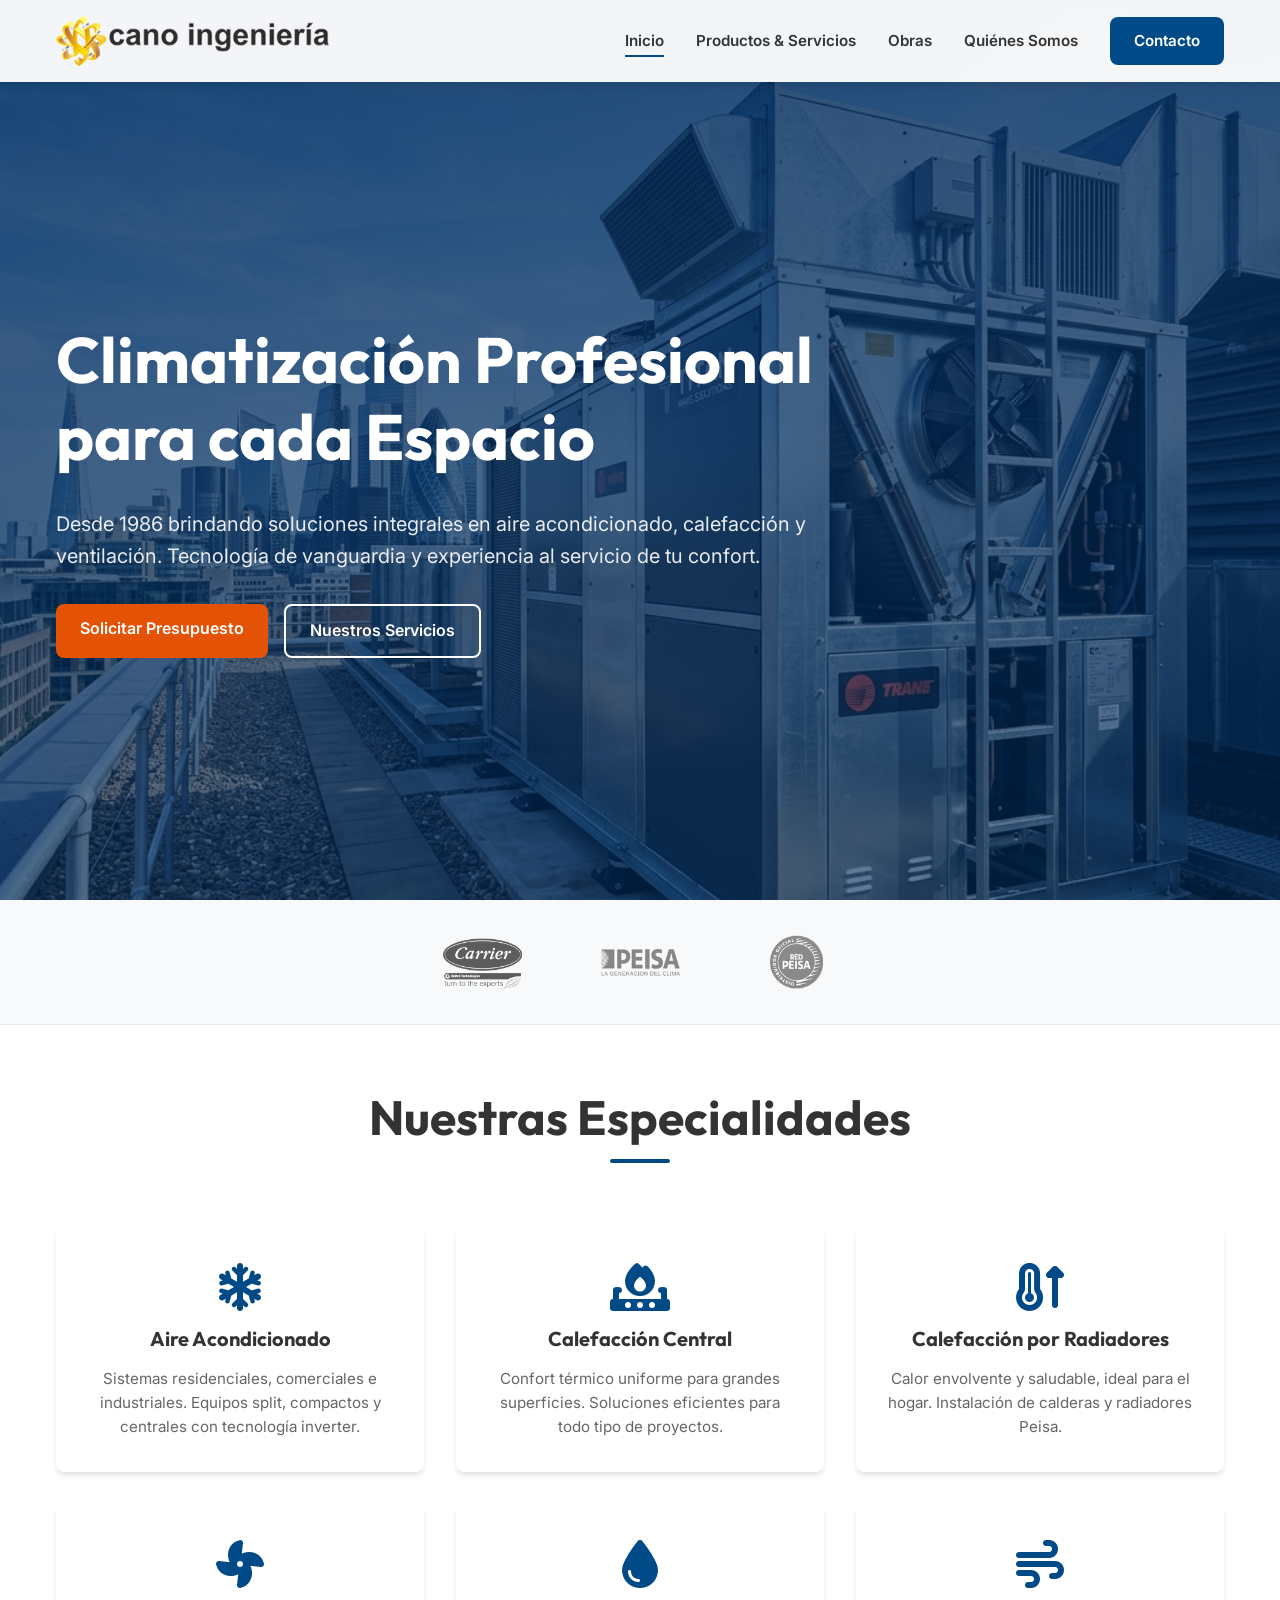
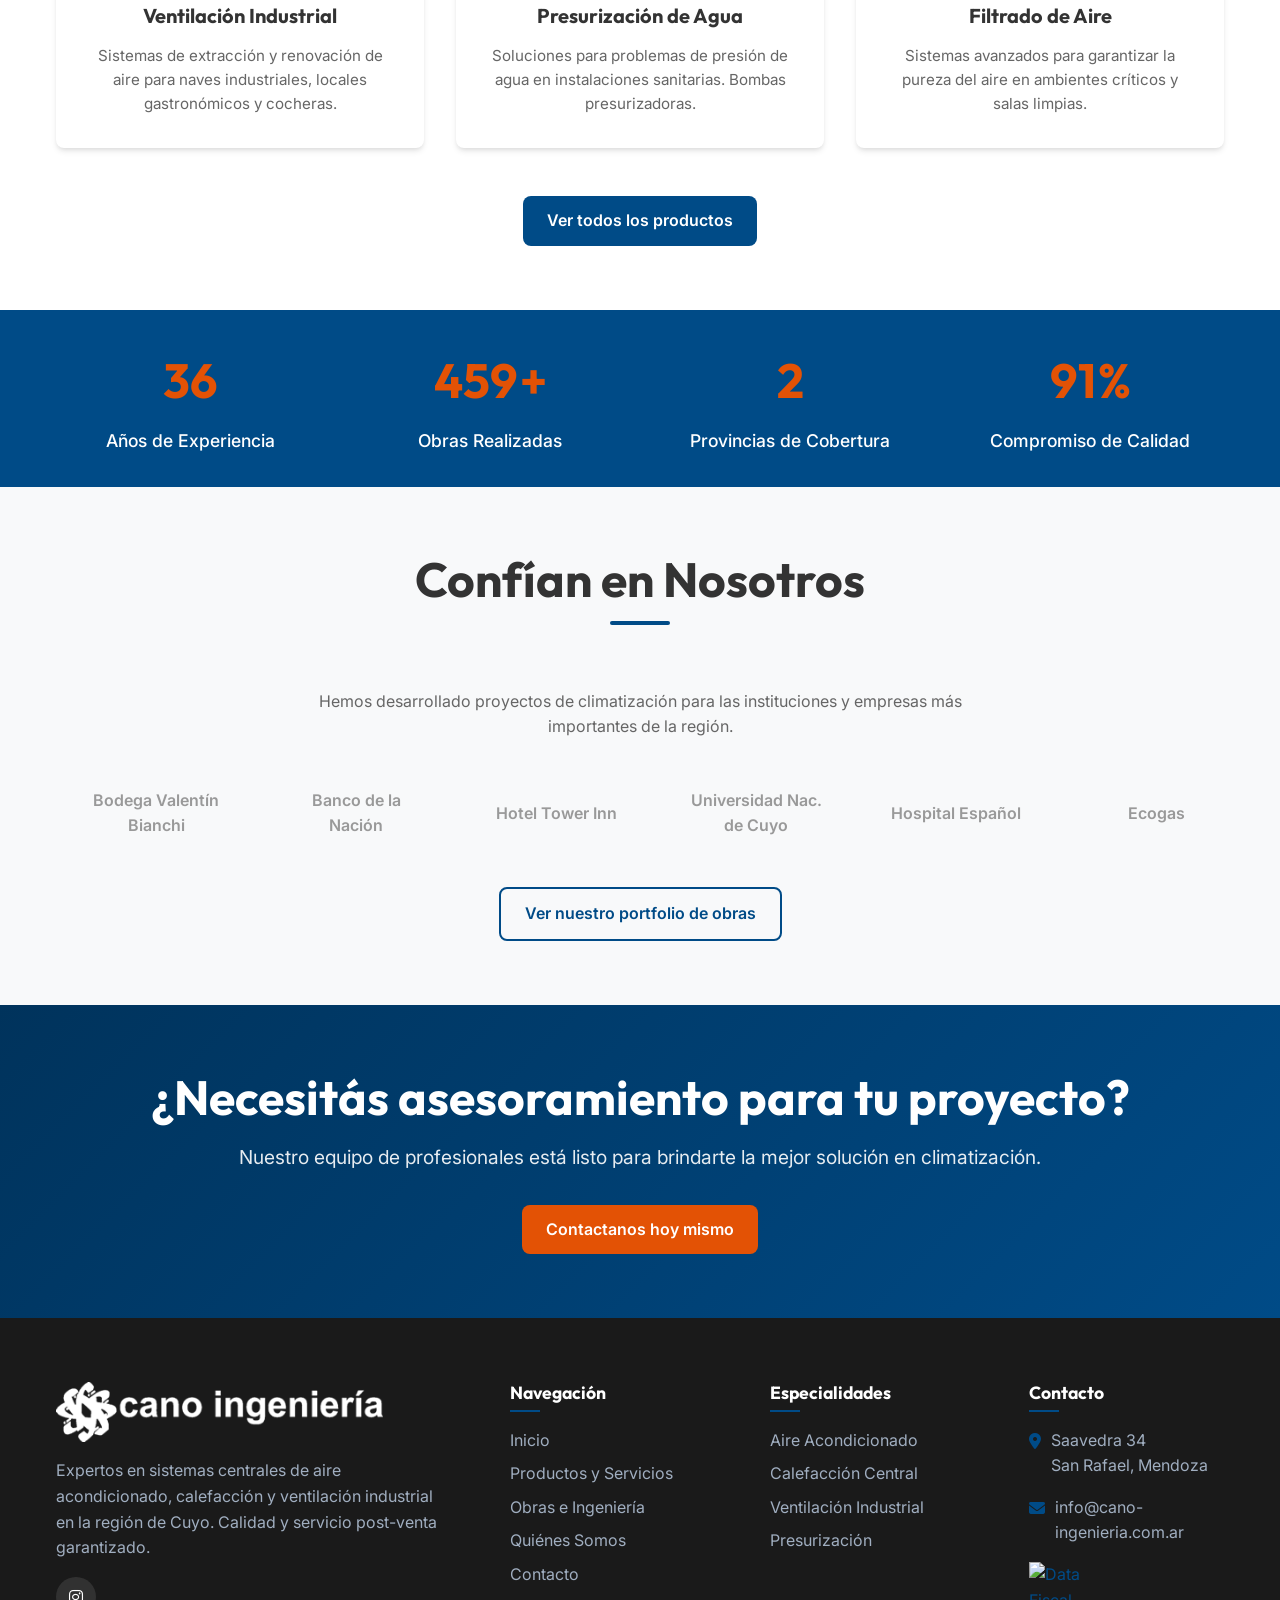
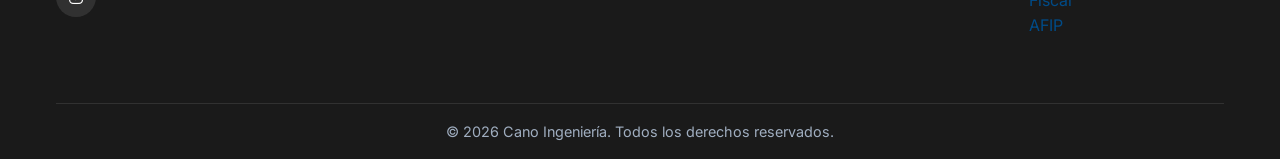
==== commit aa7c434b: "Add generated favicon and link it in all HTML files" ====
--- a/index.html
+++ b/index.html
@@ -7,6 +7,7 @@
     <meta name="description"
         content="Cano Ingeniería - 40 años brindando soluciones en Aire Acondicionado, Calefacción Central, Ventilación y Presurización en San Rafael, Mendoza. Concesionario oficial Carrier y Peisa.">
     <title>Cano Ingeniería | Climatización, Aire Acondicionado y Calefacción en San Rafael</title>
+    <link rel="icon" type="image/png" href="favicon.png">
 
     <!-- Fonts -->
     <link rel="preconnect" href="https://fonts.googleapis.com">
